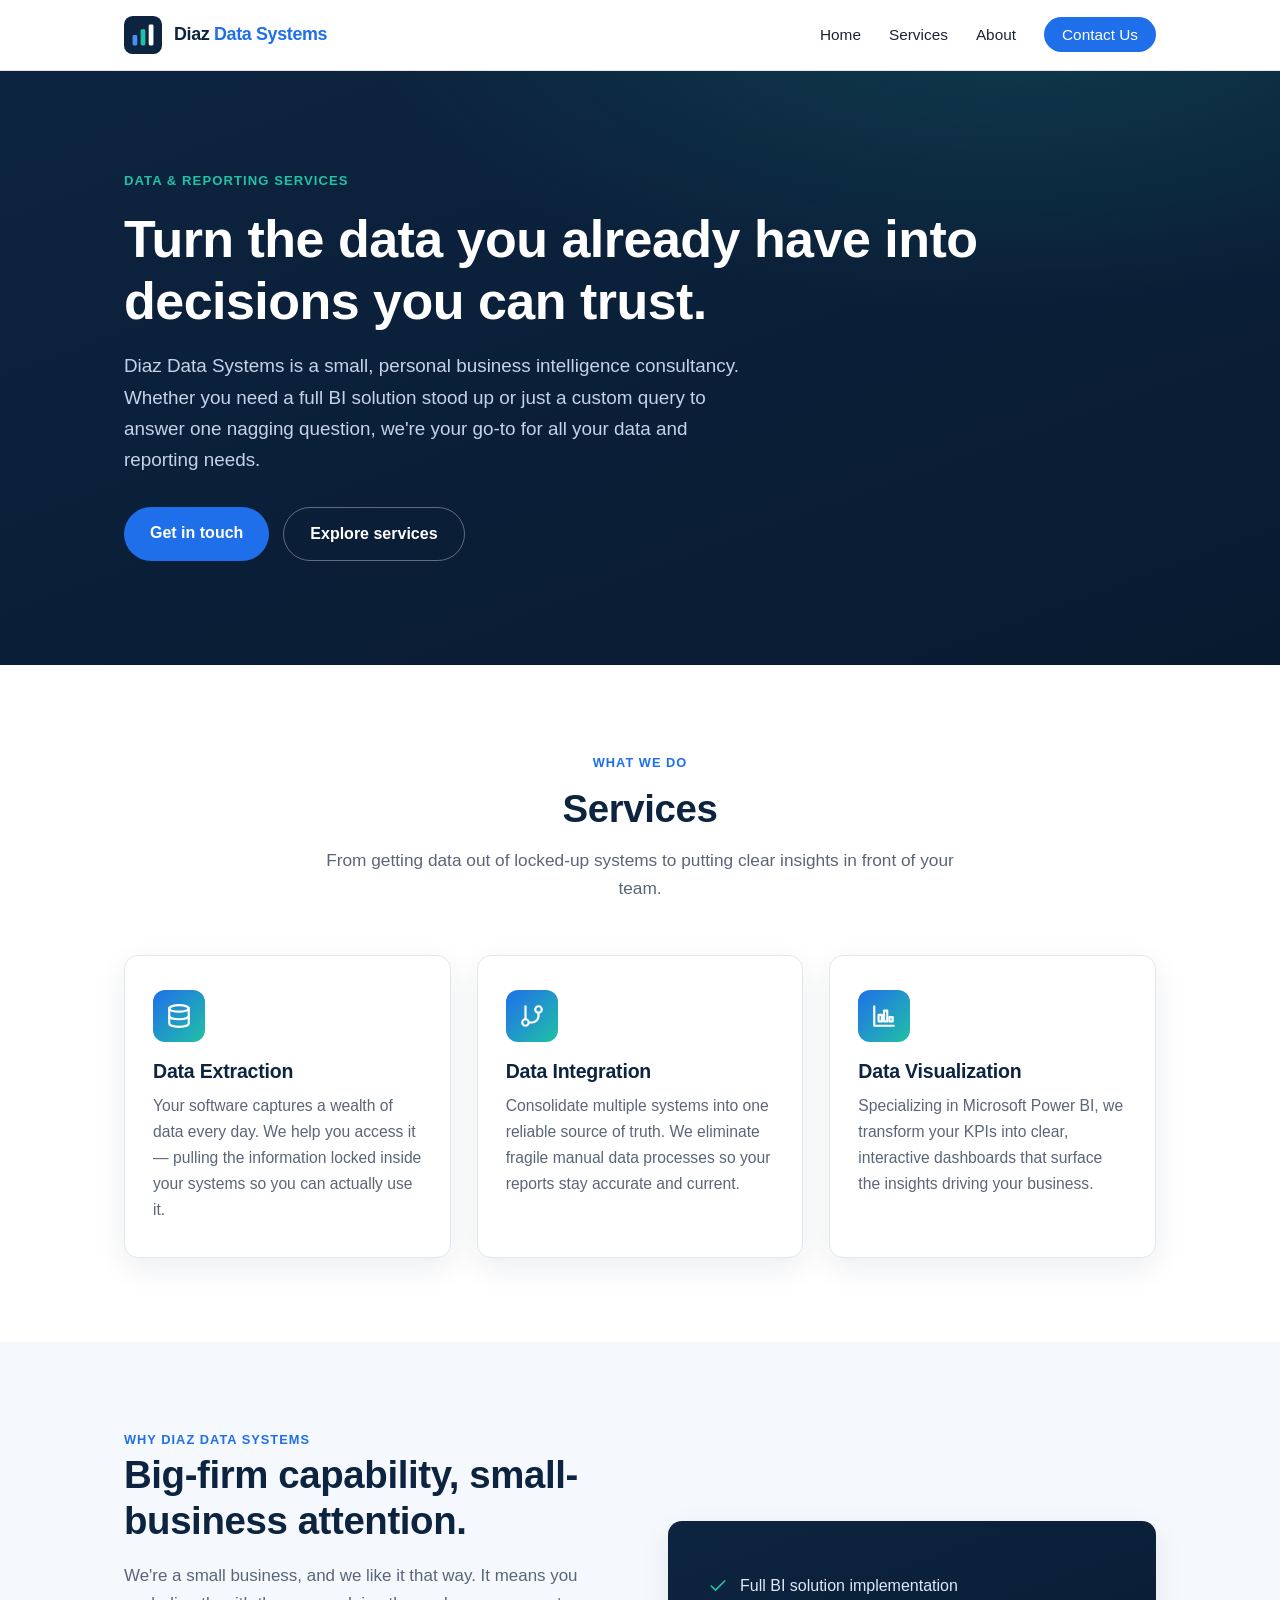
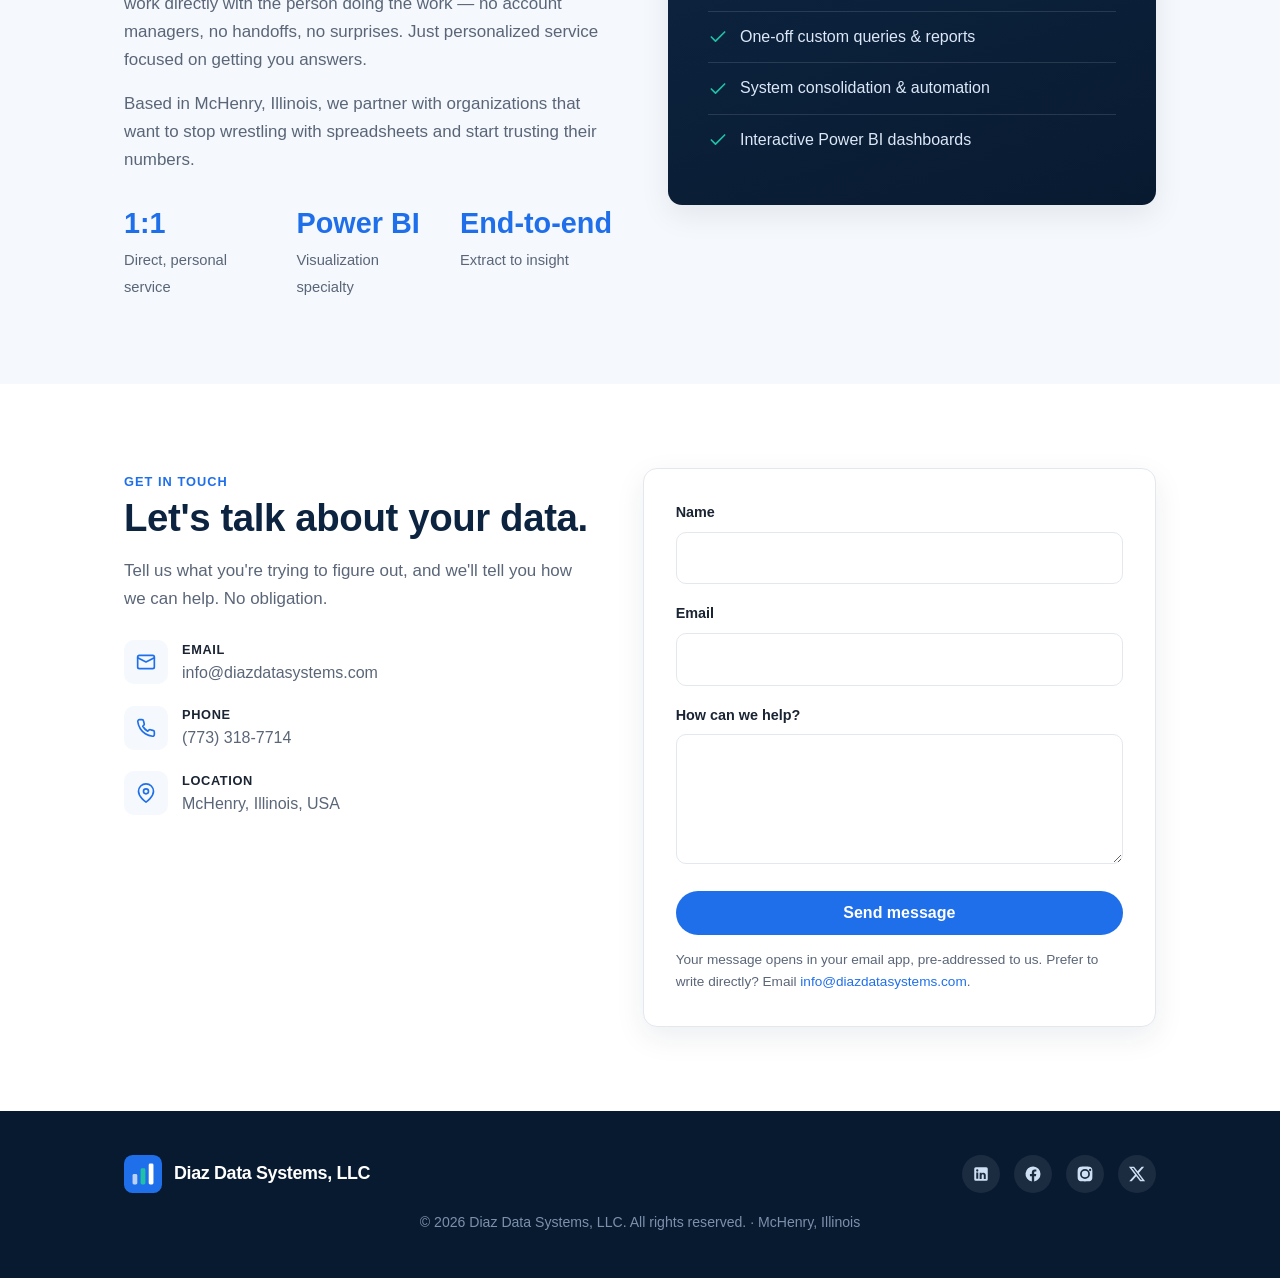
==== index.html @ 2d35fef8 "Initial commit: static site for GitHub Pages (migrated from Wix) Co-Authored-By: Claude Opus 4.8 (1M" ====
<!DOCTYPE html>
<html lang="en">
<head>
  <meta charset="UTF-8" />
  <meta name="viewport" content="width=device-width, initial-scale=1.0" />
  <title>Diaz Data Systems, LLC — Data &amp; Reporting Services</title>
  <meta name="description" content="Diaz Data Systems, LLC is a McHenry, Illinois business intelligence consultancy specializing in data extraction, data integration, and Microsoft Power BI data visualization." />
  <meta name="author" content="Diaz Data Systems, LLC" />

  <!-- Open Graph / social preview -->
  <meta property="og:title" content="Diaz Data Systems, LLC — Data &amp; Reporting Services" />
  <meta property="og:description" content="Business intelligence and data solutions: data extraction, integration, and Power BI visualization." />
  <meta property="og:type" content="website" />
  <meta property="og:url" content="https://www.diazdatasystems.com/" />

  <link rel="icon" type="image/svg+xml" href="favicon.svg" />
  <link rel="stylesheet" href="styles.css" />
</head>
<body>

  <!-- ===================== Header ===================== -->
  <header class="site-header">
    <div class="wrap nav">
      <a href="#home" class="brand" aria-label="Diaz Data Systems home">
        <svg class="logo" viewBox="0 0 40 40" fill="none" xmlns="http://www.w3.org/2000/svg" aria-hidden="true">
          <rect width="40" height="40" rx="9" fill="#0d2440"/>
          <rect x="9"  y="20" width="5" height="11" rx="1.5" fill="#4f8cf0"/>
          <rect x="17.5" y="14" width="5" height="17" rx="1.5" fill="#21c1a6"/>
          <rect x="26" y="9" width="5" height="22" rx="1.5" fill="#ffffff"/>
        </svg>
        <span class="name">Diaz <span>Data Systems</span></span>
      </a>

      <button class="nav-toggle" aria-label="Toggle menu" aria-expanded="false">
        <span></span><span></span><span></span>
      </button>

      <ul class="nav-links" id="navLinks">
        <li><a href="#home">Home</a></li>
        <li><a href="#services">Services</a></li>
        <li><a href="#about">About</a></li>
        <li><a href="#contact" class="nav-cta">Contact Us</a></li>
      </ul>
    </div>
  </header>

  <!-- ===================== Hero ===================== -->
  <section class="hero" id="home">
    <div class="wrap">
      <span class="eyebrow">Data &amp; Reporting Services</span>
      <h1>Turn the data you already have into decisions you can trust.</h1>
      <p>
        Diaz Data Systems is a small, personal business intelligence consultancy.
        Whether you need a full BI solution stood up or just a custom query to
        answer one nagging question, we're your go-to for all your data and
        reporting needs.
      </p>
      <div class="hero-actions">
        <a href="#contact" class="btn btn-primary">Get in touch</a>
        <a href="#services" class="btn btn-ghost">Explore services</a>
      </div>
    </div>
  </section>

  <!-- ===================== Services ===================== -->
  <section id="services">
    <div class="wrap">
      <div class="section-head">
        <span class="eyebrow">What we do</span>
        <h2>Services</h2>
        <p>From getting data out of locked-up systems to putting clear insights in front of your team.</p>
      </div>

      <div class="cards">
        <article class="card">
          <div class="icon">
            <svg viewBox="0 0 24 24" fill="none" stroke-width="2" stroke-linecap="round" stroke-linejoin="round" aria-hidden="true">
              <ellipse cx="12" cy="5" rx="9" ry="3"/><path d="M3 5v14c0 1.7 4 3 9 3s9-1.3 9-3V5"/><path d="M3 12c0 1.7 4 3 9 3s9-1.3 9-3"/>
            </svg>
          </div>
          <h3>Data Extraction</h3>
          <p>Your software captures a wealth of data every day. We help you access it — pulling the information locked inside your systems so you can actually use it.</p>
        </article>

        <article class="card">
          <div class="icon">
            <svg viewBox="0 0 24 24" fill="none" stroke-width="2" stroke-linecap="round" stroke-linejoin="round" aria-hidden="true">
              <path d="M6 3v12"/><circle cx="6" cy="18" r="3"/><circle cx="18" cy="6" r="3"/><path d="M18 9v3a6 6 0 0 1-6 6H9"/>
            </svg>
          </div>
          <h3>Data Integration</h3>
          <p>Consolidate multiple systems into one reliable source of truth. We eliminate fragile manual data processes so your reports stay accurate and current.</p>
        </article>

        <article class="card">
          <div class="icon">
            <svg viewBox="0 0 24 24" fill="none" stroke-width="2" stroke-linecap="round" stroke-linejoin="round" aria-hidden="true">
              <path d="M3 3v18h18"/><rect x="7" y="11" width="3" height="6"/><rect x="12" y="7" width="3" height="10"/><rect x="17" y="13" width="3" height="4"/>
            </svg>
          </div>
          <h3>Data Visualization</h3>
          <p>Specializing in Microsoft Power BI, we transform your KPIs into clear, interactive dashboards that surface the insights driving your business.</p>
        </article>
      </div>
    </div>
  </section>

  <!-- ===================== About ===================== -->
  <section id="about" class="section-alt">
    <div class="wrap about-grid">
      <div>
        <span class="eyebrow" style="color:var(--blue);font-weight:600;letter-spacing:.08em;text-transform:uppercase;font-size:.8rem;">Why Diaz Data Systems</span>
        <h2>Big-firm capability, small-business attention.</h2>
        <p>
          We're a small business, and we like it that way. It means you work
          directly with the person doing the work — no account managers, no
          handoffs, no surprises. Just personalized service focused on getting
          you answers.
        </p>
        <p>
          Based in McHenry, Illinois, we partner with organizations that want to
          stop wrestling with spreadsheets and start trusting their numbers.
        </p>
        <div class="stat-row">
          <div class="stat"><b>1:1</b><span>Direct, personal service</span></div>
          <div class="stat"><b>Power BI</b><span>Visualization specialty</span></div>
          <div class="stat"><b>End&#8209;to&#8209;end</b><span>Extract to insight</span></div>
        </div>
      </div>
      <div class="about-visual">
        <ul>
          <li><svg viewBox="0 0 24 24" fill="none" stroke-width="2" stroke-linecap="round" stroke-linejoin="round"><polyline points="20 6 9 17 4 12"/></svg> Full BI solution implementation</li>
          <li><svg viewBox="0 0 24 24" fill="none" stroke-width="2" stroke-linecap="round" stroke-linejoin="round"><polyline points="20 6 9 17 4 12"/></svg> One-off custom queries &amp; reports</li>
          <li><svg viewBox="0 0 24 24" fill="none" stroke-width="2" stroke-linecap="round" stroke-linejoin="round"><polyline points="20 6 9 17 4 12"/></svg> System consolidation &amp; automation</li>
          <li><svg viewBox="0 0 24 24" fill="none" stroke-width="2" stroke-linecap="round" stroke-linejoin="round"><polyline points="20 6 9 17 4 12"/></svg> Interactive Power BI dashboards</li>
        </ul>
      </div>
    </div>
  </section>

  <!-- ===================== Contact ===================== -->
  <section id="contact">
    <div class="wrap contact-grid">
      <div class="contact-info">
        <span class="eyebrow" style="color:var(--blue);font-weight:600;letter-spacing:.08em;text-transform:uppercase;font-size:.8rem;">Get in touch</span>
        <h2>Let's talk about your data.</h2>
        <p>Tell us what you're trying to figure out, and we'll tell you how we can help. No obligation.</p>

        <div class="contact-line">
          <div class="ci"><svg viewBox="0 0 24 24" fill="none" stroke-width="2" stroke-linecap="round" stroke-linejoin="round"><rect x="2" y="4" width="20" height="16" rx="2"/><path d="m22 7-10 5L2 7"/></svg></div>
          <div><b>Email</b><a href="mailto:info@diazdatasystems.com">info@diazdatasystems.com</a></div>
        </div>
        <div class="contact-line">
          <div class="ci"><svg viewBox="0 0 24 24" fill="none" stroke-width="2" stroke-linecap="round" stroke-linejoin="round"><path d="M22 16.92v3a2 2 0 0 1-2.18 2 19.79 19.79 0 0 1-8.63-3.07 19.5 19.5 0 0 1-6-6 19.79 19.79 0 0 1-3.07-8.67A2 2 0 0 1 4.11 2h3a2 2 0 0 1 2 1.72c.13.96.36 1.9.7 2.81a2 2 0 0 1-.45 2.11L8.09 9.91a16 16 0 0 0 6 6l1.27-1.27a2 2 0 0 1 2.11-.45c.91.34 1.85.57 2.81.7A2 2 0 0 1 22 16.92z"/></svg></div>
          <div><b>Phone</b><a href="tel:+17733187714">(773) 318-7714</a></div>
        </div>
        <div class="contact-line">
          <div class="ci"><svg viewBox="0 0 24 24" fill="none" stroke-width="2" stroke-linecap="round" stroke-linejoin="round"><path d="M21 10c0 7-9 13-9 13s-9-6-9-13a9 9 0 0 1 18 0z"/><circle cx="12" cy="10" r="3"/></svg></div>
          <div><b>Location</b><span>McHenry, Illinois, USA</span></div>
        </div>
      </div>

      <!-- mailto form: builds an email in the visitor's mail app on submit -->
      <form class="contact-form" id="contactForm">
        <div class="field">
          <label for="name">Name</label>
          <input type="text" id="name" name="name" autocomplete="name" required />
        </div>
        <div class="field">
          <label for="email">Email</label>
          <input type="email" id="email" name="email" autocomplete="email" required />
        </div>
        <div class="field">
          <label for="message">How can we help?</label>
          <textarea id="message" name="message" required></textarea>
        </div>
        <button type="submit" class="btn btn-primary" style="width:100%;">Send message</button>
        <p class="form-note">Your message opens in your email app, pre-addressed to us. Prefer to write directly? Email <a href="mailto:info@diazdatasystems.com">info@diazdatasystems.com</a>.</p>
      </form>
    </div>
  </section>

  <!-- ===================== Footer ===================== -->
  <footer class="site-footer">
    <div class="wrap">
      <div class="footer-grid">
        <a href="#home" class="brand" aria-label="Diaz Data Systems home">
          <svg class="logo" viewBox="0 0 40 40" fill="none" xmlns="http://www.w3.org/2000/svg" aria-hidden="true">
            <rect width="40" height="40" rx="9" fill="#1f6feb"/>
            <rect x="9"  y="20" width="5" height="11" rx="1.5" fill="#bcd2f5"/>
            <rect x="17.5" y="14" width="5" height="17" rx="1.5" fill="#21c1a6"/>
            <rect x="26" y="9" width="5" height="22" rx="1.5" fill="#ffffff"/>
          </svg>
          <span class="name">Diaz Data Systems, LLC</span>
        </a>

        <!-- TODO: replace the # below with your real profile URLs (or delete the ones you don't use) -->
        <div class="social">
          <a href="#" aria-label="LinkedIn"><svg viewBox="0 0 24 24"><path d="M19 3a2 2 0 0 1 2 2v14a2 2 0 0 1-2 2H5a2 2 0 0 1-2-2V5a2 2 0 0 1 2-2h14zM8.34 18.34V9.99H5.67v8.35h2.67zM7 8.86a1.55 1.55 0 1 0 0-3.1 1.55 1.55 0 0 0 0 3.1zm11.34 9.48v-4.58c0-2.45-1.31-3.59-3.06-3.59-1.41 0-2.04.78-2.39 1.32v-1.13h-2.67c.04.75 0 8.35 0 8.35h2.67v-4.66c0-.24.02-.48.09-.65.19-.48.63-.98 1.37-.98.97 0 1.36.74 1.36 1.82v4.47h2.63z"/></svg></a>
          <a href="#" aria-label="Facebook"><svg viewBox="0 0 24 24"><path d="M22 12a10 10 0 1 0-11.56 9.88v-6.99H7.9V12h2.54V9.8c0-2.5 1.49-3.89 3.78-3.89 1.09 0 2.24.2 2.24.2v2.46h-1.26c-1.24 0-1.63.77-1.63 1.56V12h2.78l-.44 2.89h-2.34v6.99A10 10 0 0 0 22 12z"/></svg></a>
          <a href="#" aria-label="Instagram"><svg viewBox="0 0 24 24"><path d="M12 2.16c3.2 0 3.58.01 4.85.07 1.17.05 1.8.25 2.23.41.56.22.96.48 1.38.9.42.42.68.82.9 1.38.16.42.36 1.06.41 2.23.06 1.27.07 1.65.07 4.85s-.01 3.58-.07 4.85c-.05 1.17-.25 1.8-.41 2.23-.22.56-.48.96-.9 1.38-.42.42-.82.68-1.38.9-.42.16-1.06.36-2.23.41-1.27.06-1.65.07-4.85.07s-3.58-.01-4.85-.07c-1.17-.05-1.8-.25-2.23-.41a3.7 3.7 0 0 1-1.38-.9 3.7 3.7 0 0 1-.9-1.38c-.16-.42-.36-1.06-.41-2.23C2.17 15.58 2.16 15.2 2.16 12s.01-3.58.07-4.85c.05-1.17.25-1.8.41-2.23.22-.56.48-.96.9-1.38.42-.42.82-.68 1.38-.9.42-.16 1.06-.36 2.23-.41C8.42 2.17 8.8 2.16 12 2.16zm0 3.24A6.6 6.6 0 1 0 18.6 12 6.6 6.6 0 0 0 12 5.4zm0 10.89A4.29 4.29 0 1 1 16.29 12 4.29 4.29 0 0 1 12 16.29zm6.85-11.15a1.54 1.54 0 1 0 1.54 1.54 1.54 1.54 0 0 0-1.54-1.54z"/></svg></a>
          <a href="#" aria-label="X"><svg viewBox="0 0 24 24"><path d="M18.24 2.25h3.31l-7.23 8.26 8.5 11.24h-6.66l-5.21-6.82-5.97 6.82H1.66l7.73-8.84L1.24 2.25h6.83l4.71 6.23 5.46-6.23zm-1.16 17.52h1.83L7.01 4.13H5.05l12.03 15.64z"/></svg></a>
        </div>
      </div>
      <p class="copyright">&copy; <span id="year">2026</span> Diaz Data Systems, LLC. All rights reserved. &middot; McHenry, Illinois</p>
    </div>
  </footer>

  <script>
    // Mobile nav toggle
    var toggle = document.querySelector('.nav-toggle');
    var links  = document.getElementById('navLinks');
    toggle.addEventListener('click', function () {
      var open = links.classList.toggle('open');
      toggle.setAttribute('aria-expanded', open);
    });
    links.addEventListener('click', function (e) {
      if (e.target.tagName === 'A') links.classList.remove('open');
    });

    // Auto year
    document.getElementById('year').textContent = new Date().getFullYear();

    // mailto contact form
    document.getElementById('contactForm').addEventListener('submit', function (e) {
      e.preventDefault();
      var name = document.getElementById('name').value.trim();
      var email = document.getElementById('email').value.trim();
      var message = document.getElementById('message').value.trim();
      var subject = 'Website inquiry from ' + (name || 'a visitor');
      var body = 'Name: ' + name + '\n' +
                 'Email: ' + email + '\n\n' +
                 message;
      window.location.href = 'mailto:info@diazdatasystems.com'
        + '?subject=' + encodeURIComponent(subject)
        + '&body='    + encodeURIComponent(body);
    });
  </script>
</body>
</html>
---- styles.css ----
/* ===========================================================
   Diaz Data Systems, LLC — site styles
   Single stylesheet, no external dependencies (fast on Pages)
   =========================================================== */

:root {
  --navy:      #0d2440;
  --navy-deep: #081a30;
  --blue:      #1f6feb;
  --blue-soft: #4f8cf0;
  --accent:    #21c1a6;
  --ink:       #1a2433;
  --muted:     #5a6678;
  --line:      #e3e8ef;
  --bg:        #ffffff;
  --bg-alt:    #f5f8fc;
  --radius:    14px;
  --shadow:    0 10px 30px rgba(13, 36, 64, 0.08);
  --maxw:      1080px;
}

* { box-sizing: border-box; margin: 0; padding: 0; }

html { scroll-behavior: smooth; }

body {
  font-family: -apple-system, BlinkMacSystemFont, "Segoe UI", Roboto, Helvetica, Arial, sans-serif;
  color: var(--ink);
  line-height: 1.65;
  background: var(--bg);
  -webkit-font-smoothing: antialiased;
}

.wrap { width: 100%; max-width: var(--maxw); margin: 0 auto; padding: 0 24px; }

a { color: var(--blue); text-decoration: none; }
a:hover { text-decoration: underline; }

h1, h2, h3 { line-height: 1.2; color: var(--navy); letter-spacing: -0.01em; }

/* ---------- Header / nav ---------- */
.site-header {
  position: sticky; top: 0; z-index: 50;
  background: rgba(255, 255, 255, 0.92);
  backdrop-filter: saturate(180%) blur(10px);
  border-bottom: 1px solid var(--line);
}
.nav {
  display: flex; align-items: center; justify-content: space-between;
  height: 70px;
}
.brand { display: flex; align-items: center; gap: 12px; }
.brand .logo {
  width: 38px; height: 38px; flex: none;
}
.brand .name { font-weight: 700; color: var(--navy); font-size: 1.12rem; letter-spacing: -0.02em; }
.brand .name span { color: var(--blue); }
.nav-links { display: flex; align-items: center; gap: 28px; list-style: none; }
.nav-links a { color: var(--ink); font-weight: 500; font-size: 0.96rem; }
.nav-links a:hover { color: var(--blue); text-decoration: none; }
.nav-cta {
  background: var(--blue); color: #fff !important; padding: 9px 18px;
  border-radius: 999px; font-weight: 600;
}
.nav-cta:hover { background: #1659c4; text-decoration: none; }
.nav-toggle { display: none; background: none; border: 0; cursor: pointer; padding: 8px; }
.nav-toggle span { display: block; width: 22px; height: 2px; background: var(--navy); margin: 4px 0; transition: 0.2s; }

/* ---------- Hero ---------- */
.hero {
  background:
    radial-gradient(1100px 500px at 80% -10%, rgba(33,193,166,0.16), transparent 60%),
    linear-gradient(160deg, var(--navy) 0%, var(--navy-deep) 100%);
  color: #eaf1fb;
  padding: 96px 0 104px;
  position: relative; overflow: hidden;
}
.hero h1 { color: #fff; font-size: clamp(2rem, 5vw, 3.25rem); margin-bottom: 18px; }
.hero .eyebrow {
  display: inline-block; color: var(--accent); font-weight: 600;
  letter-spacing: 0.08em; text-transform: uppercase; font-size: 0.82rem; margin-bottom: 16px;
}
.hero p { font-size: 1.18rem; color: #c4d3e8; max-width: 620px; margin-bottom: 32px; }
.hero-actions { display: flex; gap: 14px; flex-wrap: wrap; }

.btn {
  display: inline-block; padding: 13px 26px; border-radius: 999px;
  font-weight: 600; font-size: 1rem; cursor: pointer; border: 0; transition: 0.18s;
}
.btn-primary { background: var(--blue); color: #fff; }
.btn-primary:hover { background: var(--blue-soft); text-decoration: none; }
.btn-ghost { background: transparent; color: #fff; border: 1.5px solid rgba(255,255,255,0.35); }
.btn-ghost:hover { border-color: #fff; text-decoration: none; }

/* ---------- Sections ---------- */
section { padding: 84px 0; }
.section-alt { background: var(--bg-alt); }
.section-head { max-width: 640px; margin: 0 auto 52px; text-align: center; }
.section-head .eyebrow {
  color: var(--blue); font-weight: 600; letter-spacing: 0.08em;
  text-transform: uppercase; font-size: 0.8rem;
}
.section-head h2 { font-size: clamp(1.7rem, 3.5vw, 2.4rem); margin: 10px 0 14px; }
.section-head p { color: var(--muted); font-size: 1.08rem; }

/* ---------- Service cards ---------- */
.cards { display: grid; grid-template-columns: repeat(3, 1fr); gap: 26px; }
.card {
  background: var(--bg); border: 1px solid var(--line); border-radius: var(--radius);
  padding: 34px 28px; box-shadow: var(--shadow); transition: 0.2s;
}
.card:hover { transform: translateY(-4px); box-shadow: 0 18px 40px rgba(13,36,64,0.12); }
.card .icon {
  width: 52px; height: 52px; border-radius: 12px; display: grid; place-items: center;
  background: linear-gradient(135deg, var(--blue), var(--accent)); margin-bottom: 18px;
}
.card .icon svg { width: 26px; height: 26px; stroke: #fff; }
.card h3 { font-size: 1.22rem; margin-bottom: 10px; }
.card p { color: var(--muted); font-size: 0.98rem; }

/* ---------- About ---------- */
.about-grid { display: grid; grid-template-columns: 1fr 1fr; gap: 56px; align-items: center; }
.about-grid h2 { font-size: clamp(1.7rem, 3.5vw, 2.4rem); margin-bottom: 18px; }
.about-grid p { color: var(--muted); margin-bottom: 16px; font-size: 1.06rem; }
.stat-row { display: flex; gap: 36px; margin-top: 26px; }
.stat b { display: block; font-size: 1.8rem; color: var(--blue); }
.stat span { color: var(--muted); font-size: 0.92rem; }
.about-visual {
  background: linear-gradient(160deg, var(--navy), var(--navy-deep));
  border-radius: var(--radius); padding: 40px; color: #cfe; min-height: 280px;
  display: flex; flex-direction: column; justify-content: center; box-shadow: var(--shadow);
}
.about-visual ul { list-style: none; }
.about-visual li { padding: 12px 0; border-bottom: 1px solid rgba(255,255,255,0.12); color: #dce8f7; display: flex; align-items: center; gap: 12px; }
.about-visual li:last-child { border-bottom: 0; }
.about-visual li svg { width: 20px; height: 20px; stroke: var(--accent); flex: none; }

/* ---------- Contact ---------- */
.contact-grid { display: grid; grid-template-columns: 1fr 1.1fr; gap: 52px; align-items: start; }
.contact-info h2 { font-size: clamp(1.7rem, 3.5vw, 2.4rem); margin-bottom: 16px; }
.contact-info p { color: var(--muted); margin-bottom: 26px; font-size: 1.06rem; }
.contact-line { display: flex; align-items: center; gap: 14px; margin-bottom: 18px; }
.contact-line .ci {
  width: 44px; height: 44px; border-radius: 10px; background: var(--bg-alt);
  display: grid; place-items: center; flex: none;
}
.contact-line .ci svg { width: 20px; height: 20px; stroke: var(--blue); }
.contact-line b { display: block; color: var(--ink); font-size: 0.8rem; text-transform: uppercase; letter-spacing: 0.05em; }
.contact-line a, .contact-line span { color: var(--muted); }

form.contact-form {
  background: var(--bg); border: 1px solid var(--line); border-radius: var(--radius);
  padding: 32px; box-shadow: var(--shadow);
}
.field { margin-bottom: 18px; }
.field label { display: block; font-weight: 600; font-size: 0.9rem; margin-bottom: 7px; color: var(--ink); }
.field input, .field textarea {
  width: 100%; padding: 12px 14px; border: 1px solid var(--line); border-radius: 10px;
  font: inherit; color: var(--ink); background: #fff;
}
.field input:focus, .field textarea:focus { outline: 0; border-color: var(--blue); box-shadow: 0 0 0 3px rgba(31,111,235,0.12); }
.field textarea { resize: vertical; min-height: 130px; }
.form-note { font-size: 0.85rem; color: var(--muted); margin-top: 14px; }

/* ---------- Footer ---------- */
.site-footer { background: var(--navy-deep); color: #aebfd4; padding: 44px 0; }
.footer-grid { display: flex; justify-content: space-between; align-items: center; flex-wrap: wrap; gap: 20px; }
.footer-grid .brand .name { color: #fff; }
.social { display: flex; gap: 14px; }
.social a {
  width: 38px; height: 38px; border-radius: 50%; display: grid; place-items: center;
  background: rgba(255,255,255,0.08); transition: 0.18s;
}
.social a:hover { background: var(--blue); }
.social svg { width: 18px; height: 18px; fill: #cfe0f5; }
.social a:hover svg { fill: #fff; }
.copyright { font-size: 0.88rem; color: #7d90ab; margin-top: 18px; text-align: center; }

/* ---------- Responsive ---------- */
@media (max-width: 860px) {
  .nav-links {
    position: absolute; top: 70px; left: 0; right: 0; background: #fff;
    flex-direction: column; align-items: stretch; gap: 0; padding: 8px 0;
    border-bottom: 1px solid var(--line); display: none;
  }
  .nav-links.open { display: flex; }
  .nav-links li { padding: 4px 24px; }
  .nav-links a { display: block; padding: 10px 0; }
  .nav-cta { text-align: center; }
  .nav-toggle { display: block; }
  .cards { grid-template-columns: 1fr; }
  .about-grid, .contact-grid { grid-template-columns: 1fr; gap: 34px; }
}
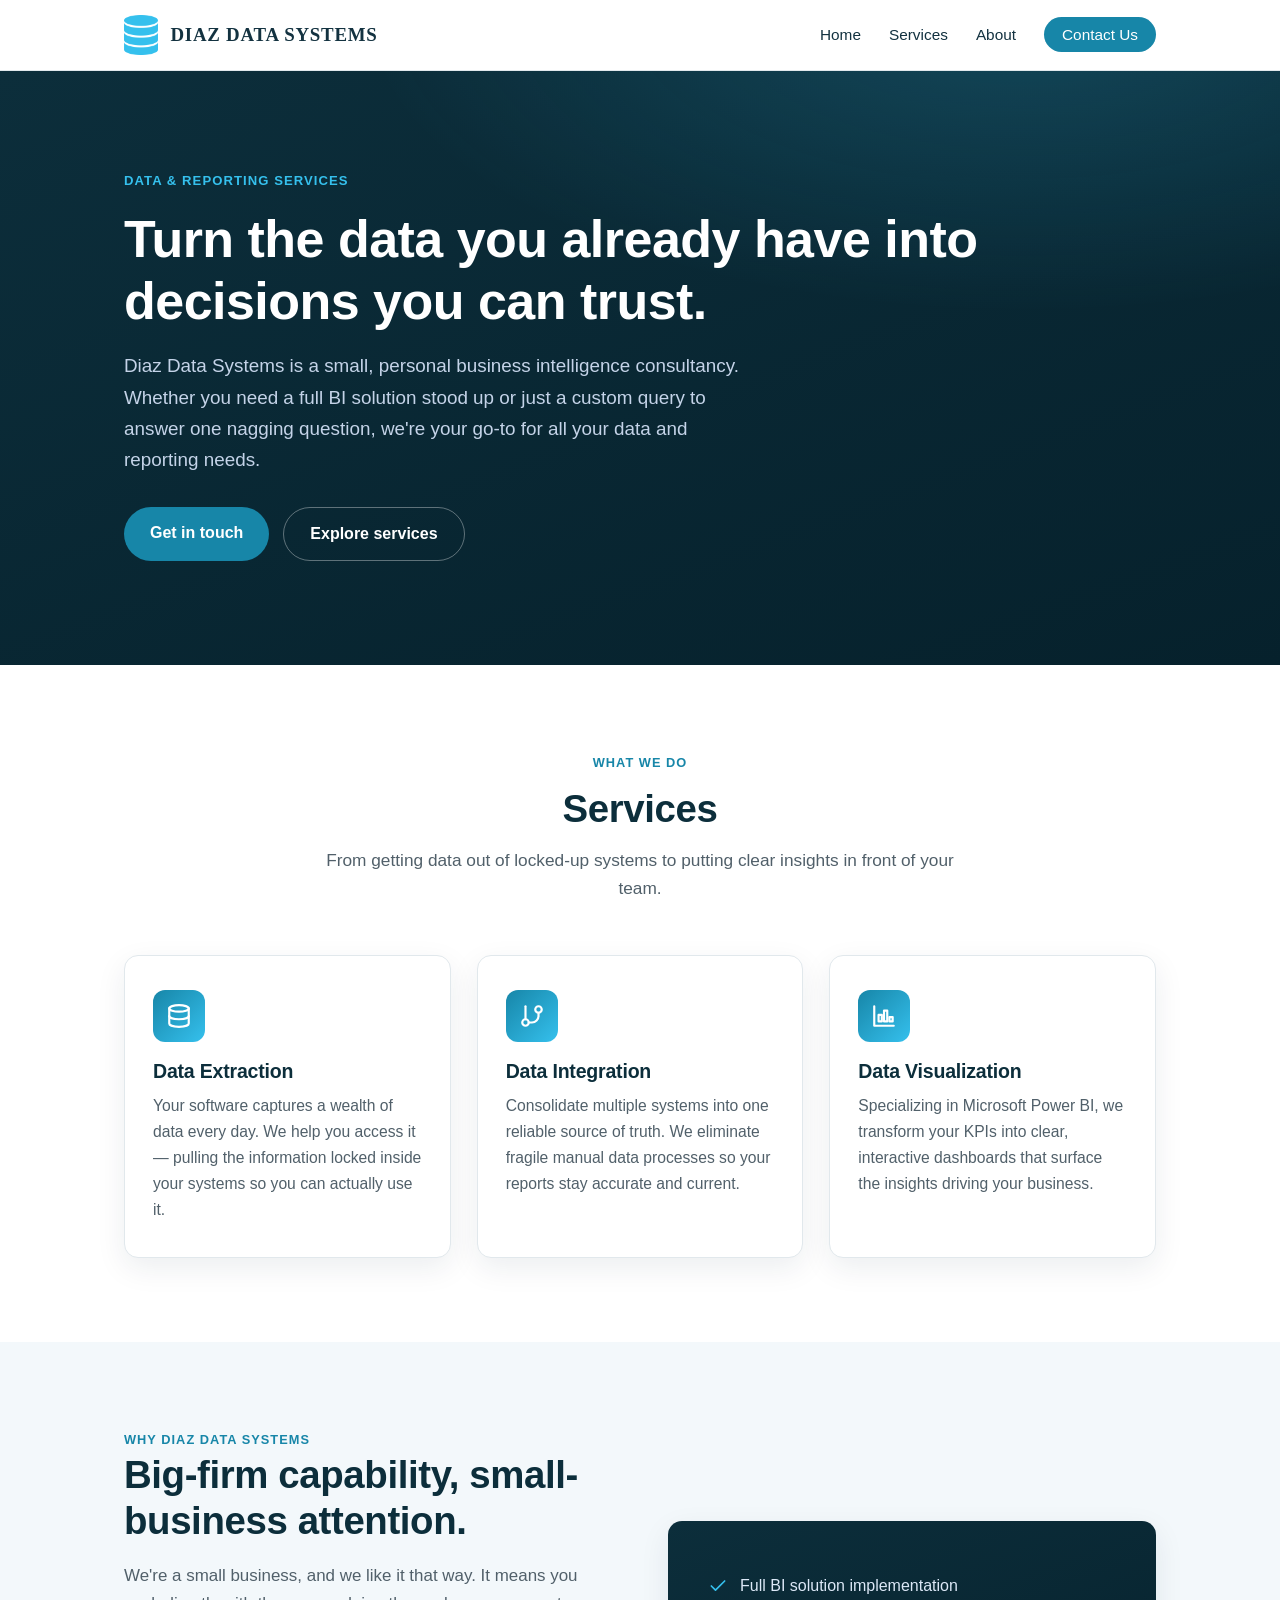
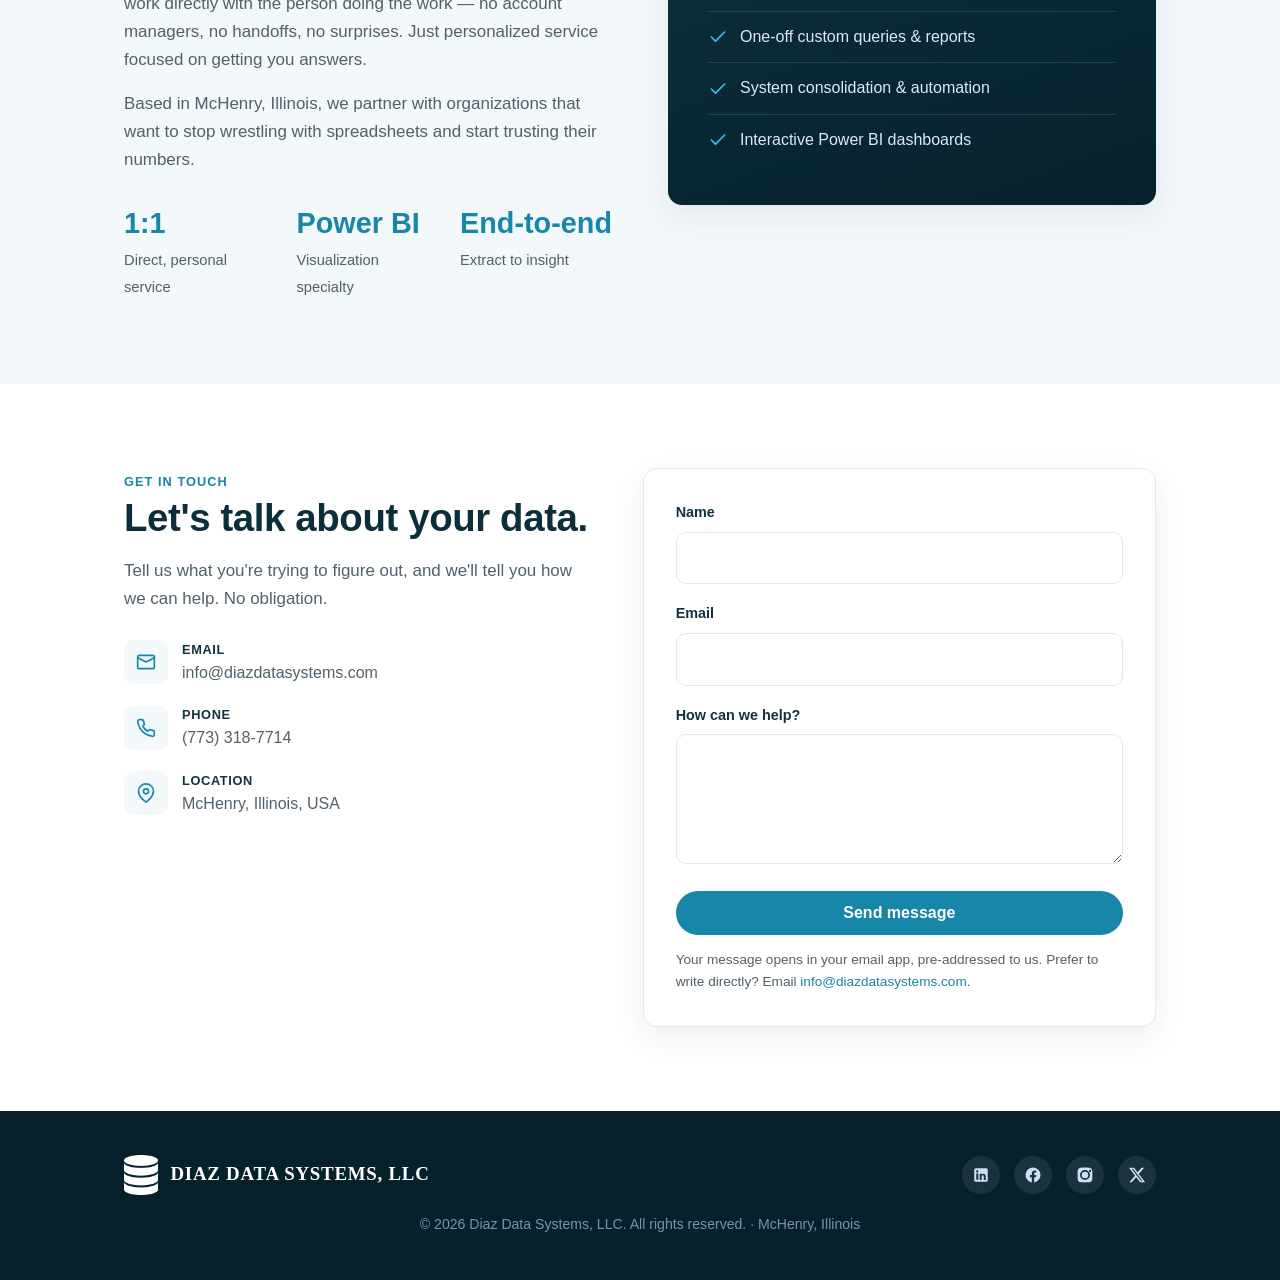
==== commit 7a7dda8d: "Use real Diaz Data Systems logo and brand colors - Add optimized logo assets (icon, white icon, full" ====
--- a/index.html
+++ b/index.html
@@ -12,8 +12,10 @@
   <meta property="og:description" content="Business intelligence and data solutions: data extraction, integration, and Power BI visualization." />
   <meta property="og:type" content="website" />
   <meta property="og:url" content="https://www.diazdatasystems.com/" />
-
-  <link rel="icon" type="image/svg+xml" href="favicon.svg" />
+  <meta property="og:image" content="https://www.diazdatasystems.com/assets/logo.png" />
+
+  <link rel="icon" href="favicon.ico" sizes="any" />
+  <link rel="apple-touch-icon" href="assets/apple-touch-icon.png" />
   <link rel="stylesheet" href="styles.css" />
 </head>
 <body>
@@ -22,16 +24,11 @@
   <header class="site-header">
     <div class="wrap nav">
       <a href="#home" class="brand" aria-label="Diaz Data Systems home">
-        <svg class="logo" viewBox="0 0 40 40" fill="none" xmlns="http://www.w3.org/2000/svg" aria-hidden="true">
-          <rect width="40" height="40" rx="9" fill="#0d2440"/>
-          <rect x="9"  y="20" width="5" height="11" rx="1.5" fill="#4f8cf0"/>
-          <rect x="17.5" y="14" width="5" height="17" rx="1.5" fill="#21c1a6"/>
-          <rect x="26" y="9" width="5" height="22" rx="1.5" fill="#ffffff"/>
-        </svg>
-        <span class="name">Diaz <span>Data Systems</span></span>
+        <img class="logo" src="assets/icon.png" width="35" height="40" alt="Diaz Data Systems logo" />
+        <span class="name">Diaz Data Systems</span>
       </a>
 
-      <button class="nav-toggle" aria-label="Toggle menu" aria-expanded="false">
+      <button type="button" class="nav-toggle" aria-label="Toggle menu" aria-expanded="false">
         <span></span><span></span><span></span>
       </button>
 
@@ -109,7 +106,7 @@
   <section id="about" class="section-alt">
     <div class="wrap about-grid">
       <div>
-        <span class="eyebrow" style="color:var(--blue);font-weight:600;letter-spacing:.08em;text-transform:uppercase;font-size:.8rem;">Why Diaz Data Systems</span>
+        <span class="eyebrow">Why Diaz Data Systems</span>
         <h2>Big-firm capability, small-business attention.</h2>
         <p>
           We're a small business, and we like it that way. It means you work
@@ -142,7 +139,7 @@
   <section id="contact">
     <div class="wrap contact-grid">
       <div class="contact-info">
-        <span class="eyebrow" style="color:var(--blue);font-weight:600;letter-spacing:.08em;text-transform:uppercase;font-size:.8rem;">Get in touch</span>
+        <span class="eyebrow">Get in touch</span>
         <h2>Let's talk about your data.</h2>
         <p>Tell us what you're trying to figure out, and we'll tell you how we can help. No obligation.</p>
 
@@ -174,7 +171,7 @@
           <label for="message">How can we help?</label>
           <textarea id="message" name="message" required></textarea>
         </div>
-        <button type="submit" class="btn btn-primary" style="width:100%;">Send message</button>
+        <button type="submit" class="btn btn-primary btn-block">Send message</button>
         <p class="form-note">Your message opens in your email app, pre-addressed to us. Prefer to write directly? Email <a href="mailto:info@diazdatasystems.com">info@diazdatasystems.com</a>.</p>
       </form>
     </div>
@@ -185,12 +182,7 @@
     <div class="wrap">
       <div class="footer-grid">
         <a href="#home" class="brand" aria-label="Diaz Data Systems home">
-          <svg class="logo" viewBox="0 0 40 40" fill="none" xmlns="http://www.w3.org/2000/svg" aria-hidden="true">
-            <rect width="40" height="40" rx="9" fill="#1f6feb"/>
-            <rect x="9"  y="20" width="5" height="11" rx="1.5" fill="#bcd2f5"/>
-            <rect x="17.5" y="14" width="5" height="17" rx="1.5" fill="#21c1a6"/>
-            <rect x="26" y="9" width="5" height="22" rx="1.5" fill="#ffffff"/>
-          </svg>
+          <img class="logo" src="assets/icon-white.png" width="35" height="40" alt="Diaz Data Systems logo" />
           <span class="name">Diaz Data Systems, LLC</span>
         </a>
 
--- a/styles.css
+++ b/styles.css
@@ -4,16 +4,16 @@
    =========================================================== */
 
 :root {
-  --navy:      #0d2440;
-  --navy-deep: #081a30;
-  --blue:      #1f6feb;
-  --blue-soft: #4f8cf0;
-  --accent:    #21c1a6;
-  --ink:       #1a2433;
-  --muted:     #5a6678;
-  --line:      #e3e8ef;
+  --navy:      #0c2e3b;   /* deep teal — hero / footer base */
+  --navy-deep: #06212c;
+  --blue:      #1786a8;   /* accessible action/link color   */
+  --blue-soft: #35c0ed;   /* brand cyan (logo) — hovers/glow */
+  --accent:    #35c0ed;   /* brand cyan accent              */
+  --ink:       #133240;
+  --muted:     #51606a;
+  --line:      #e1e8ec;
   --bg:        #ffffff;
-  --bg-alt:    #f5f8fc;
+  --bg-alt:    #f3f8fb;
   --radius:    14px;
   --shadow:    0 10px 30px rgba(13, 36, 64, 0.08);
   --maxw:      1080px;
@@ -51,10 +51,13 @@
 }
 .brand { display: flex; align-items: center; gap: 12px; }
 .brand .logo {
-  width: 38px; height: 38px; flex: none;
-}
-.brand .name { font-weight: 700; color: var(--navy); font-size: 1.12rem; letter-spacing: -0.02em; }
-.brand .name span { color: var(--blue); }
+  width: auto; height: 40px; flex: none; display: block;
+}
+.brand .name {
+  font-family: Georgia, "Times New Roman", "Cambria", serif;
+  font-weight: 600; color: var(--ink); font-size: 1.18rem;
+  letter-spacing: 0.04em; text-transform: uppercase; line-height: 1;
+}
 .nav-links { display: flex; align-items: center; gap: 28px; list-style: none; }
 .nav-links a { color: var(--ink); font-weight: 500; font-size: 0.96rem; }
 .nav-links a:hover { color: var(--blue); text-decoration: none; }
@@ -69,7 +72,7 @@
 /* ---------- Hero ---------- */
 .hero {
   background:
-    radial-gradient(1100px 500px at 80% -10%, rgba(33,193,166,0.16), transparent 60%),
+    radial-gradient(1100px 500px at 80% -10%, rgba(53,192,237,0.20), transparent 60%),
     linear-gradient(160deg, var(--navy) 0%, var(--navy-deep) 100%);
   color: #eaf1fb;
   padding: 96px 0 104px;
@@ -93,6 +96,11 @@
 .btn-ghost:hover { border-color: #fff; text-decoration: none; }
 
 /* ---------- Sections ---------- */
+.eyebrow {
+  display: inline-block; color: var(--blue); font-weight: 600;
+  letter-spacing: 0.08em; text-transform: uppercase; font-size: 0.8rem;
+}
+.btn-block { width: 100%; }
 section { padding: 84px 0; }
 .section-alt { background: var(--bg-alt); }
 .section-head { max-width: 640px; margin: 0 auto 52px; text-align: center; }
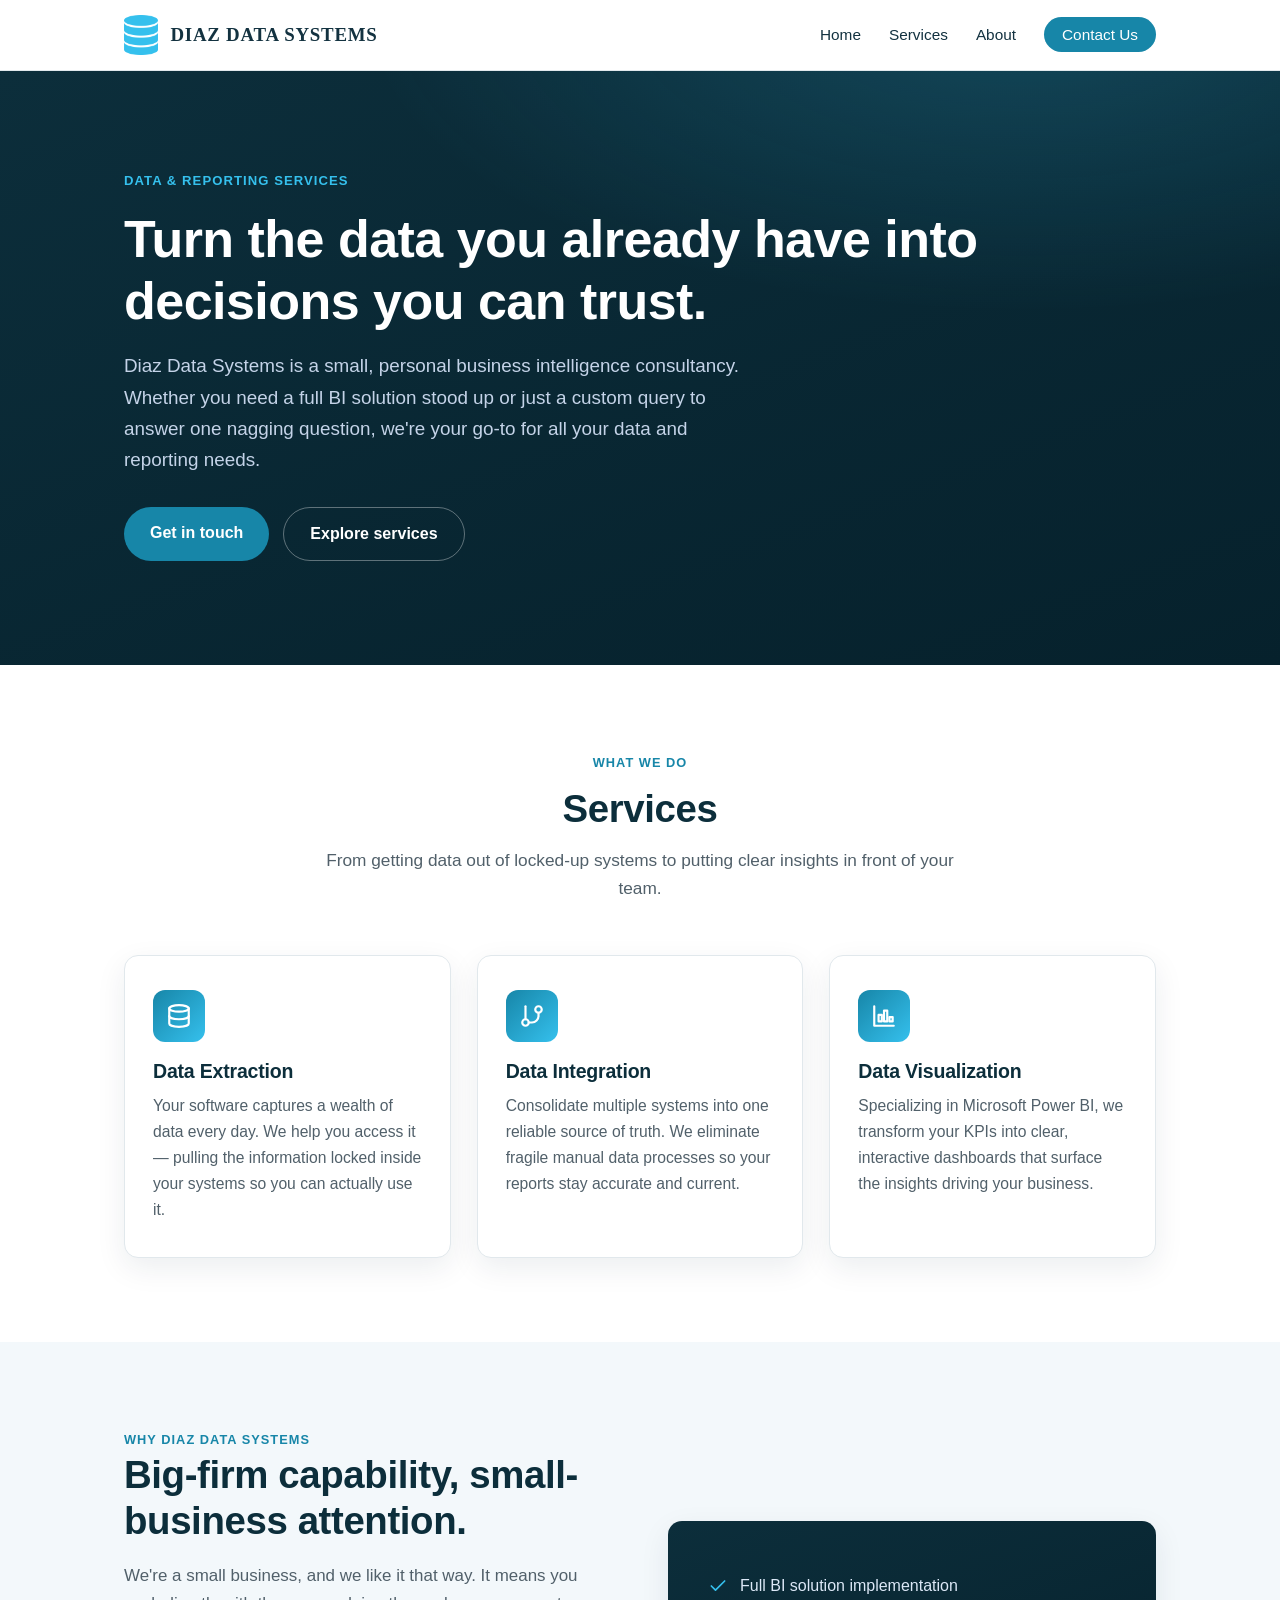
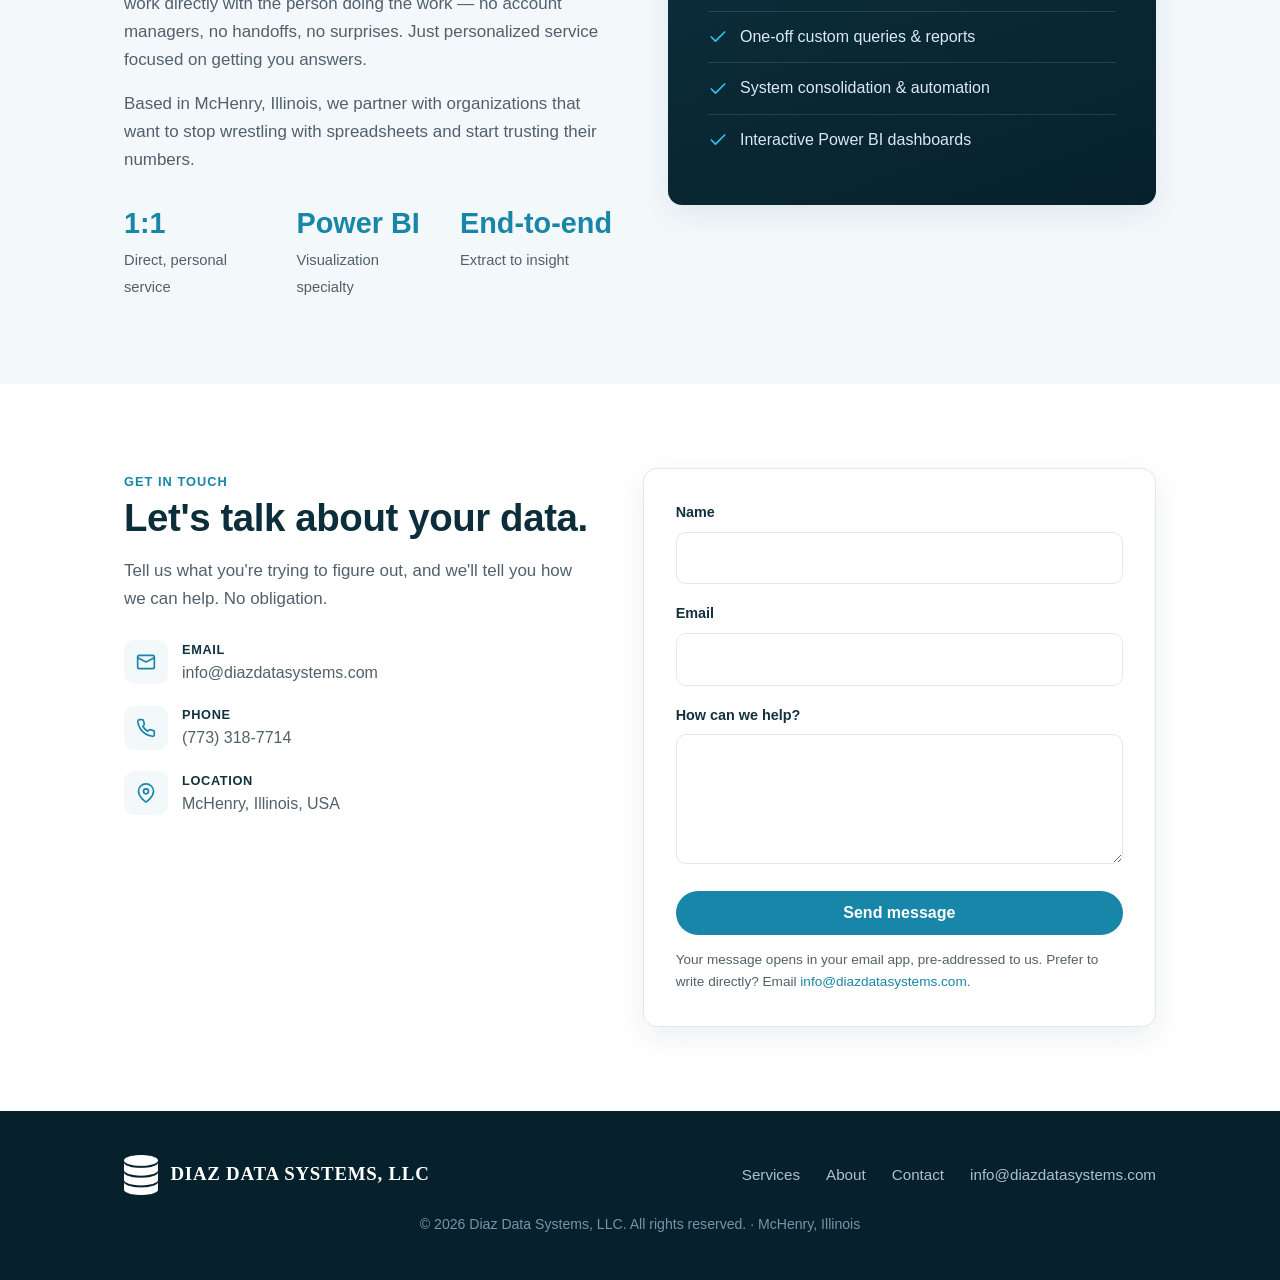
==== commit c7bb8e4d: "Remove social media links; add simple footer nav Co-Authored-By: Claude Opus 4.8 (1M context) <norep" ====
--- a/index.html
+++ b/index.html
@@ -186,13 +186,12 @@
           <span class="name">Diaz Data Systems, LLC</span>
         </a>
 
-        <!-- TODO: replace the # below with your real profile URLs (or delete the ones you don't use) -->
-        <div class="social">
-          <a href="#" aria-label="LinkedIn"><svg viewBox="0 0 24 24"><path d="M19 3a2 2 0 0 1 2 2v14a2 2 0 0 1-2 2H5a2 2 0 0 1-2-2V5a2 2 0 0 1 2-2h14zM8.34 18.34V9.99H5.67v8.35h2.67zM7 8.86a1.55 1.55 0 1 0 0-3.1 1.55 1.55 0 0 0 0 3.1zm11.34 9.48v-4.58c0-2.45-1.31-3.59-3.06-3.59-1.41 0-2.04.78-2.39 1.32v-1.13h-2.67c.04.75 0 8.35 0 8.35h2.67v-4.66c0-.24.02-.48.09-.65.19-.48.63-.98 1.37-.98.97 0 1.36.74 1.36 1.82v4.47h2.63z"/></svg></a>
-          <a href="#" aria-label="Facebook"><svg viewBox="0 0 24 24"><path d="M22 12a10 10 0 1 0-11.56 9.88v-6.99H7.9V12h2.54V9.8c0-2.5 1.49-3.89 3.78-3.89 1.09 0 2.24.2 2.24.2v2.46h-1.26c-1.24 0-1.63.77-1.63 1.56V12h2.78l-.44 2.89h-2.34v6.99A10 10 0 0 0 22 12z"/></svg></a>
-          <a href="#" aria-label="Instagram"><svg viewBox="0 0 24 24"><path d="M12 2.16c3.2 0 3.58.01 4.85.07 1.17.05 1.8.25 2.23.41.56.22.96.48 1.38.9.42.42.68.82.9 1.38.16.42.36 1.06.41 2.23.06 1.27.07 1.65.07 4.85s-.01 3.58-.07 4.85c-.05 1.17-.25 1.8-.41 2.23-.22.56-.48.96-.9 1.38-.42.42-.82.68-1.38.9-.42.16-1.06.36-2.23.41-1.27.06-1.65.07-4.85.07s-3.58-.01-4.85-.07c-1.17-.05-1.8-.25-2.23-.41a3.7 3.7 0 0 1-1.38-.9 3.7 3.7 0 0 1-.9-1.38c-.16-.42-.36-1.06-.41-2.23C2.17 15.58 2.16 15.2 2.16 12s.01-3.58.07-4.85c.05-1.17.25-1.8.41-2.23.22-.56.48-.96.9-1.38.42-.42.82-.68 1.38-.9.42-.16 1.06-.36 2.23-.41C8.42 2.17 8.8 2.16 12 2.16zm0 3.24A6.6 6.6 0 1 0 18.6 12 6.6 6.6 0 0 0 12 5.4zm0 10.89A4.29 4.29 0 1 1 16.29 12 4.29 4.29 0 0 1 12 16.29zm6.85-11.15a1.54 1.54 0 1 0 1.54 1.54 1.54 1.54 0 0 0-1.54-1.54z"/></svg></a>
-          <a href="#" aria-label="X"><svg viewBox="0 0 24 24"><path d="M18.24 2.25h3.31l-7.23 8.26 8.5 11.24h-6.66l-5.21-6.82-5.97 6.82H1.66l7.73-8.84L1.24 2.25h6.83l4.71 6.23 5.46-6.23zm-1.16 17.52h1.83L7.01 4.13H5.05l12.03 15.64z"/></svg></a>
-        </div>
+        <nav class="footer-nav" aria-label="Footer">
+          <a href="#services">Services</a>
+          <a href="#about">About</a>
+          <a href="#contact">Contact</a>
+          <a href="mailto:info@diazdatasystems.com">info@diazdatasystems.com</a>
+        </nav>
       </div>
       <p class="copyright">&copy; <span id="year">2026</span> Diaz Data Systems, LLC. All rights reserved. &middot; McHenry, Illinois</p>
     </div>
--- a/styles.css
+++ b/styles.css
@@ -174,14 +174,9 @@
 .site-footer { background: var(--navy-deep); color: #aebfd4; padding: 44px 0; }
 .footer-grid { display: flex; justify-content: space-between; align-items: center; flex-wrap: wrap; gap: 20px; }
 .footer-grid .brand .name { color: #fff; }
-.social { display: flex; gap: 14px; }
-.social a {
-  width: 38px; height: 38px; border-radius: 50%; display: grid; place-items: center;
-  background: rgba(255,255,255,0.08); transition: 0.18s;
-}
-.social a:hover { background: var(--blue); }
-.social svg { width: 18px; height: 18px; fill: #cfe0f5; }
-.social a:hover svg { fill: #fff; }
+.footer-nav { display: flex; gap: 26px; flex-wrap: wrap; }
+.footer-nav a { color: #aebfd4; font-size: 0.95rem; }
+.footer-nav a:hover { color: #fff; text-decoration: none; }
 .copyright { font-size: 0.88rem; color: #7d90ab; margin-top: 18px; text-align: center; }
 
 /* ---------- Responsive ---------- */
